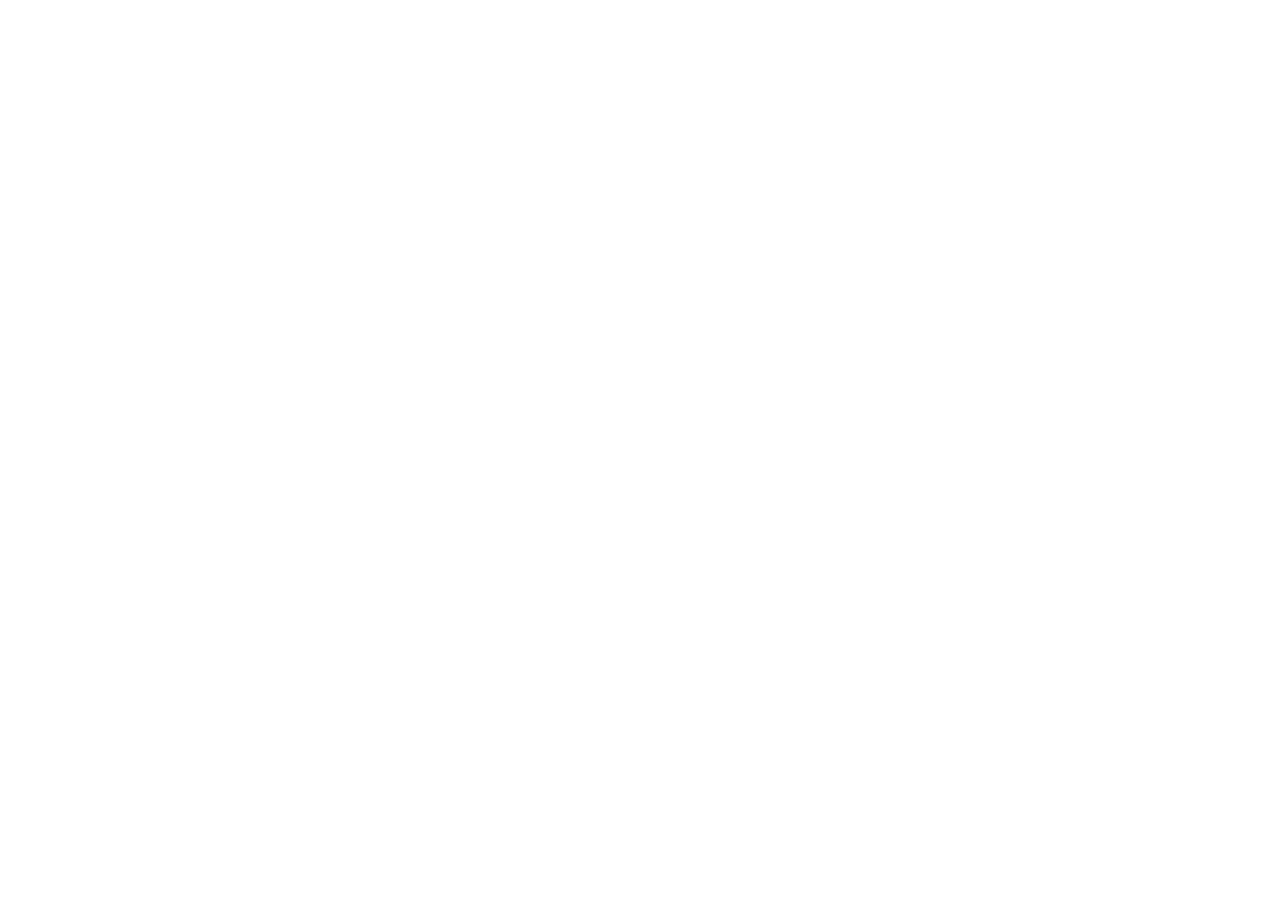
==== arabisch.html @ 391b1f45 "Add files via upload" ====
<!doctype html>
<html>
<head>
  <meta charset="utf-8" />
  <meta name="viewport" content="width=device-width, initial-scale=1.0" />
  <title>Website-Verwaltung – FKFA</title>
  <script src="https://identity.netlify.com/v1/netlify-identity-widget.js"></script>
</head>
<body>
  <script src="https://unpkg.com/decap-cms@^3.0.0/dist/decap-cms.js"></script>
</body>
</html>
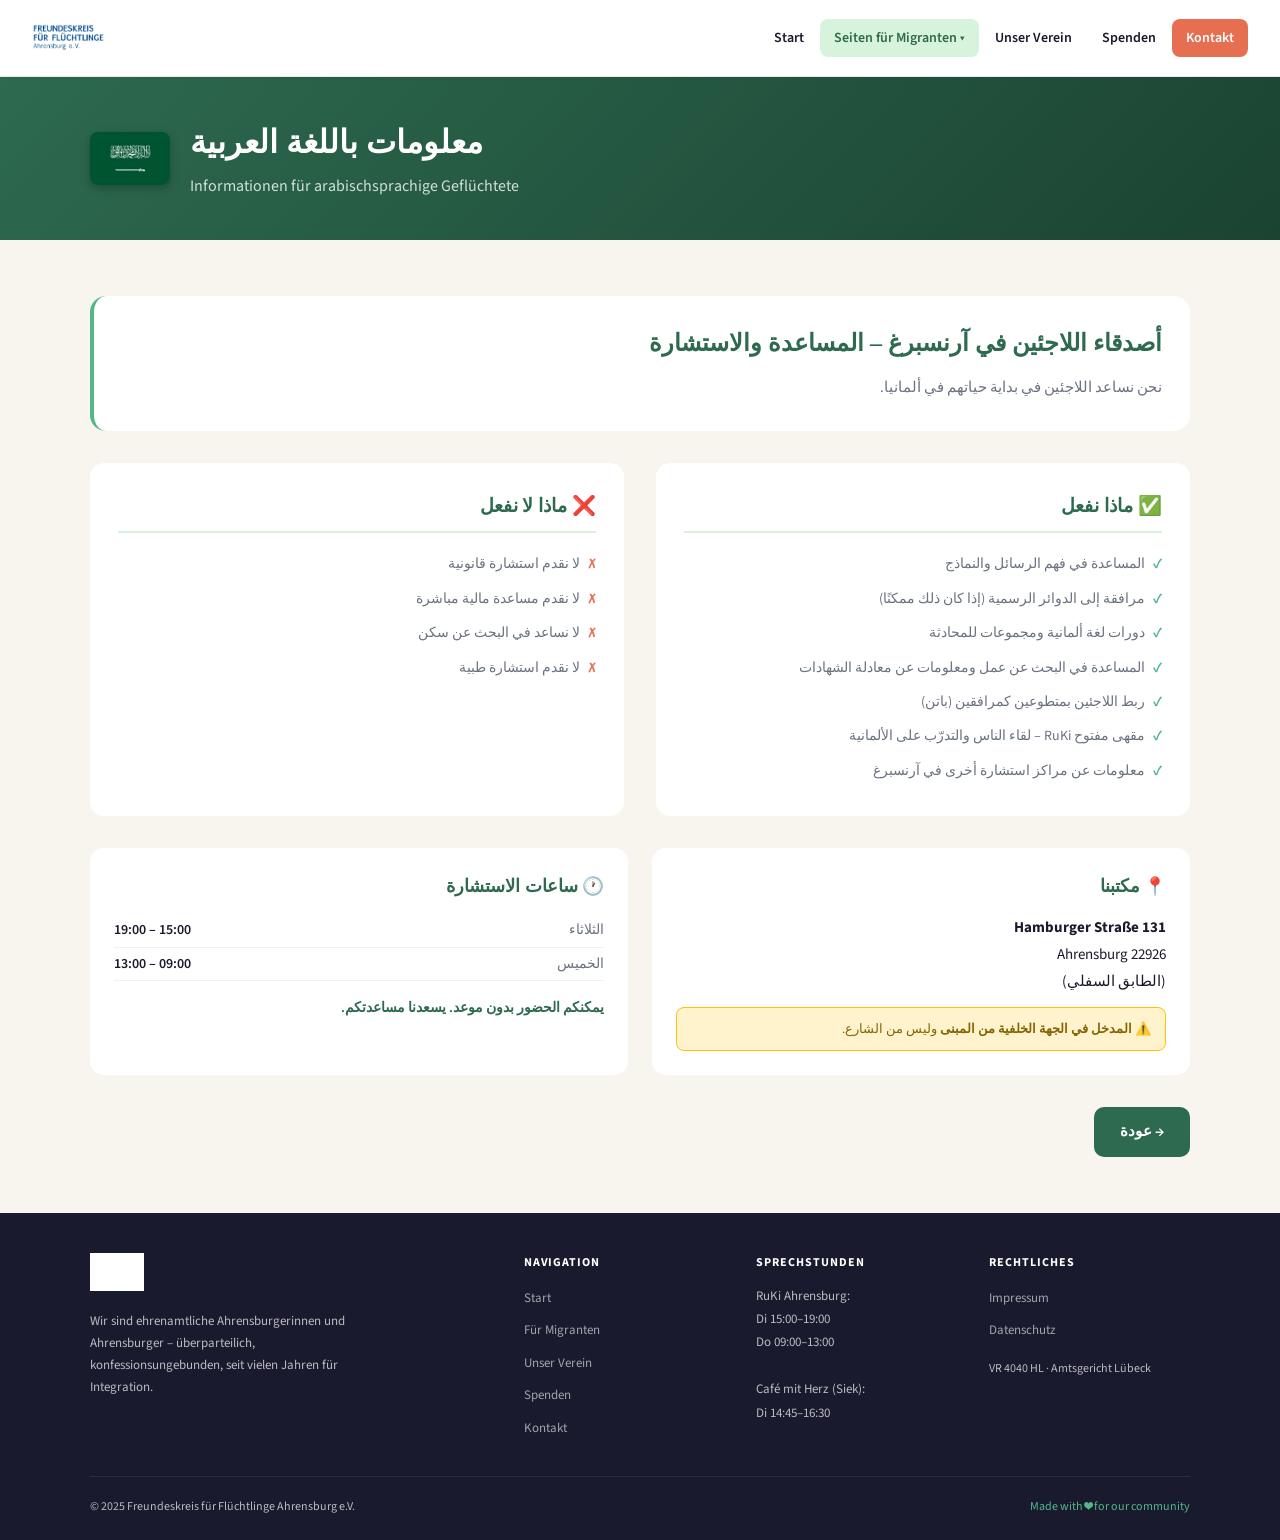
==== commit bbcb318e: "Website neu aufgesetzt" ====
--- a/arabisch.html
+++ b/arabisch.html
@@ -1,12 +1,144 @@
-<!doctype html>
-<html>
+<!DOCTYPE html>
+<html lang="de">
 <head>
-  <meta charset="utf-8" />
-  <meta name="viewport" content="width=device-width, initial-scale=1.0" />
-  <title>Website-Verwaltung – FKFA</title>
-  <script src="https://identity.netlify.com/v1/netlify-identity-widget.js"></script>
+<meta charset="UTF-8">
+<meta name="viewport" content="width=device-width, initial-scale=1.0">
+<title>Arabisch – Freundeskreis für Flüchtlinge Ahrensburg e.V.</title>
+<link rel="stylesheet" href="style.css">
 </head>
 <body>
-  <script src="https://unpkg.com/decap-cms@^3.0.0/dist/decap-cms.js"></script>
+<nav>
+  <a href="index.html" class="nav-logo"><img src="[data-uri]" alt="FKFA Logo"></a>
+  <ul class="nav-links">
+    <li><a href="index.html">Start</a></li>
+    <li>
+      <a href="migranten.html" class="active">Seiten für Migranten ▾</a>
+      <div class="dropdown">
+        <a href="persisch.html">🇮🇷 Persisch (فارسی)</a>
+        <a href="arabisch.html">🇸🇾 Arabisch (العربية)</a>
+        <a href="ukrainisch.html">🇺🇦 Ukrainisch (Укр.)</a>
+      </div>
+    </li>
+    <li><a href="verein.html">Unser Verein</a></li>
+    <li><a href="spenden.html">Spenden</a></li>
+    <li><a href="kontakt.html" class="nav-cta">Kontakt</a></li>
+  </ul>
+  <button class="nav-toggle" id="navToggle" aria-label="Menü">
+    <span></span><span></span><span></span>
+  </button>
+</nav>
+
+<div class="lang-hero">
+  <div class="lang-hero-inner">
+    <img src="[data-uri]" alt="Arabisch Flagge" style="width:80px;height:53px;object-fit:cover;border-radius:8px;box-shadow:0 3px 10px rgba(0,0,0,.25)">
+    <div><h1>معلومات باللغة العربية</h1><p>Informationen für arabischsprachige Geflüchtete</p></div>
+  </div>
+</div>
+<section dir="rtl" style="background:var(--sand);">
+  <div class="container">
+
+    <div style="background:white;border-radius:16px;padding:28px;margin-bottom:32px;border-left:4px solid var(--green-light);">
+      <h2 style="font-family:'Playfair Display',serif;color:var(--green);margin-bottom:12px;">أصدقاء اللاجئين في آرنسبرغ – المساعدة والاستشارة</h2>
+      <p style="color:var(--muted);font-size:15px;line-height:1.9;">نحن نساعد اللاجئين في بداية حياتهم في ألمانيا.</p>
+    </div>
+
+    <div class="info-blocks" style="margin-bottom:32px;">
+      <div class="info-block">
+        <h3>✅ ماذا نفعل</h3>
+        <ul>
+          <li>المساعدة في فهم الرسائل والنماذج</li>
+          <li>مرافقة إلى الدوائر الرسمية (إذا كان ذلك ممكنًا)</li>
+          <li>دورات لغة ألمانية ومجموعات للمحادثة</li>
+          <li>المساعدة في البحث عن عمل ومعلومات عن معادلة الشهادات</li>
+          <li>ربط اللاجئين بمتطوعين كمرافقين (باتن)</li>
+          <li>مقهى مفتوح RuKi – لقاء الناس والتدرّب على الألمانية</li>
+          <li>معلومات عن مراكز استشارة أخرى في آرنسبرغ</li>
+        </ul>
+      </div>
+      <div class="info-block no">
+        <h3>❌ ماذا لا نفعل</h3>
+        <ul>
+          <li>لا نقدم استشارة قانونية</li>
+          <li>لا نقدم مساعدة مالية مباشرة</li>
+          <li>لا نساعد في البحث عن سكن</li>
+          <li>لا نقدم استشارة طبية</li>
+        </ul>
+      </div>
+    </div>
+
+    <div class="buero-grid">
+      <div style="background:white;border-radius:14px;padding:24px;">
+        <h3 style="font-family:'Playfair Display',serif;color:var(--green);margin-bottom:14px;font-size:1.1rem;">📍 مكتبنا</h3>
+        <p style="font-size:15px;margin-bottom:8px;line-height:1.8;"><strong>Hamburger Straße 131</strong><br>22926 Ahrensburg<br>(الطابق السفلي)</p>
+        <div style="background:#fff3cd;border:1px solid #ffc107;border-radius:8px;padding:10px 14px;font-size:13px;color:#856404;margin-top:12px;line-height:1.7;">
+          ⚠️ <strong>المدخل في الجهة الخلفية من المبنى</strong> وليس من الشارع.
+        </div>
+      </div>
+      <div style="background:white;border-radius:14px;padding:24px;">
+        <h3 style="font-family:'Playfair Display',serif;color:var(--green);margin-bottom:14px;font-size:1.1rem;">🕐 ساعات الاستشارة</h3>
+        <div class="hours-row"><span class="day">الثلاثاء</span><span class="time">15:00 – 19:00</span></div>
+        <div class="hours-row"><span class="day">الخميس</span><span class="time">09:00 – 13:00</span></div>
+        <p style="margin-top:16px;font-size:14px;color:var(--green);font-weight:600;line-height:1.7;">يمكنكم الحضور بدون موعد. يسعدنا مساعدتكم.</p>
+      </div>
+    </div>
+
+    <div style="margin-top:8px;text-align:right;">
+      <a href="migranten.html" class="btn-green">→ عودة</a>
+    </div>
+
+  </div>
+</section>
+
+<footer>
+  <div class="footer-grid">
+    <div class="footer-brand">
+      <div class="footer-logo"><img src="[data-uri]" alt="FKFA"></div>
+      <p>Wir sind ehrenamtliche Ahrensburgerinnen und Ahrensburger – überparteilich, konfessionsungebunden, seit vielen Jahren für Integration.</p>
+    </div>
+    <div>
+      <h4>Navigation</h4>
+      <ul>
+        <li><a href="index.html">Start</a></li>
+        <li><a href="migranten.html">Für Migranten</a></li>
+        <li><a href="verein.html">Unser Verein</a></li>
+        <li><a href="spenden.html">Spenden</a></li>
+        <li><a href="kontakt.html">Kontakt</a></li>
+      </ul>
+    </div>
+    <div class="footer-sprechstunden">
+      <h4>Sprechstunden</h4>
+      <p>RuKi Ahrensburg:<br>Di 15:00–19:00<br>Do 09:00–13:00<br><br>Café mit Herz (Siek):<br>Di 14:45–16:30</p>
+    </div>
+    <div>
+      <h4>Rechtliches</h4>
+      <ul>
+        <li><a href="impressum.html">Impressum</a></li>
+        <li><a href="datenschutz.html">Datenschutz</a></li>
+      </ul>
+      <div style="margin-top:16px;font-size:12px;">VR 4040 HL · Amtsgericht Lübeck</div>
+    </div>
+  </div>
+  <div class="footer-bottom">
+    <span>© 2025 Freundeskreis für Flüchtlinge Ahrensburg e.V.</span>
+    <span style="color:var(--green-light)">Made with ❤ for our community</span>
+  </div>
+</footer>
+<script>
+const toggle = document.getElementById('navToggle');
+const links  = document.querySelector('.nav-links');
+toggle.addEventListener('click', () => {
+  toggle.classList.toggle('open');
+  links.classList.toggle('open');
+});
+document.querySelectorAll('.nav-links > li > a').forEach(a => {
+  a.addEventListener('click', function(e) {
+    const li = this.parentElement;
+    if (li.querySelector('.dropdown') && window.innerWidth <= 900) {
+      e.preventDefault();
+      li.classList.toggle('open');
+    }
+  });
+});
+</script>
 </body>
-</html>
+</html>
--- a/style.css
+++ b/style.css
@@ -0,0 +1,254 @@
+@import url('https://fonts.googleapis.com/css2?family=Playfair+Display:wght@400;700&family=Source+Sans+3:wght@300;400;600&display=swap');
+
+:root {
+  --green: #2d6a4f;
+  --green-light: #52b788;
+  --green-pale: #d8f3dc;
+  --sand: #f8f4ee;
+  --warm: #e76f51;
+  --text: #1a1a2e;
+  --muted: #6b7280;
+  --white: #ffffff;
+}
+* { margin:0; padding:0; box-sizing:border-box; }
+body { font-family:'Source Sans 3',sans-serif; background:var(--sand); color:var(--text); line-height:1.6; }
+
+/* NAV */
+nav { background:white; padding:0 32px; display:flex; align-items:center; justify-content:space-between; border-bottom:1px solid rgba(0,0,0,0.08); box-shadow:0 1px 4px rgba(0,0,0,0.06); position:sticky; top:0; z-index:200; }
+.nav-logo { padding:12px 0; text-decoration:none; display:flex; align-items:center; }
+.nav-logo img { height:52px; width:auto; }
+.nav-links { display:flex; gap:2px; list-style:none; align-items:center; }
+.nav-links > li { position:relative; }
+.nav-links > li > a { padding:8px 14px; text-decoration:none; color:var(--text); font-size:14px; font-weight:600; border-radius:8px; transition:all .2s; display:block; white-space:nowrap; }
+.nav-links > li > a:hover, .nav-links > li > a.active { background:var(--green-pale); color:var(--green); }
+.nav-links .dropdown { display:none; position:absolute; top:100%; left:0; background:white; border-radius:10px; box-shadow:0 8px 24px rgba(0,0,0,0.12); min-width:190px; padding:8px; z-index:300; }
+.nav-links > li:hover .dropdown { display:block; }
+.dropdown a { display:flex; align-items:center; gap:8px; padding:8px 12px; text-decoration:none; color:var(--text); font-size:14px; border-radius:8px; transition:background .15s; }
+.dropdown a:hover { background:var(--green-pale); color:var(--green); }
+.nav-cta { background:var(--warm)!important; color:white!important; border-radius:8px; }
+.nav-cta:hover { background:#c85a3e!important; color:white!important; }
+
+/* HERO */
+.hero { background:linear-gradient(135deg,var(--green) 0%,#1b4332 60%,#081c15 100%); padding:64px 32px; position:relative; overflow:hidden; }
+.hero::before { content:''; position:absolute; inset:0; background:url("data:image/svg+xml,%3Csvg width='60' height='60' viewBox='0 0 60 60' xmlns='http://www.w3.org/2000/svg'%3E%3Cg fill='%23ffffff' fill-opacity='0.03'%3E%3Ccircle cx='30' cy='30' r='20'/%3E%3C/g%3E%3C/svg%3E"); }
+.hero-inner { max-width:1100px; margin:0 auto; position:relative; }
+.hero h1 { font-family:'Playfair Display',serif; font-size:clamp(2rem,4vw,3rem); color:white; margin-bottom:16px; line-height:1.15; }
+.hero h1 span { color:var(--green-light); }
+.hero p { color:rgba(255,255,255,.8); font-size:1.05rem; max-width:620px; margin-bottom:28px; font-weight:300; }
+.hero-sm { padding:40px 32px; }
+
+/* LANG FLAGS */
+.lang-flags { display:flex; gap:12px; flex-wrap:wrap; margin-top:8px; }
+.lang-flag-card { background:rgba(255,255,255,.1); border:1px solid rgba(255,255,255,.2); border-radius:14px; padding:14px 18px; text-decoration:none; display:flex; flex-direction:column; align-items:center; gap:8px; transition:all .2s; flex:1; min-width:100px; max-width:160px; }
+.lang-flag-card:hover { background:rgba(255,255,255,.2); transform:translateY(-2px); }
+.lang-flag-card .flag { font-size:28px; }
+.lang-flag-card .flag img { width:48px; height:32px; object-fit:cover; border-radius:4px; box-shadow:0 2px 6px rgba(0,0,0,0.25); display:block; }
+.lang-flag-card .lang-name { color:white; font-size:13px; font-weight:600; }
+.lang-flag-card .lang-native { color:rgba(255,255,255,.7); font-size:11px; }
+
+/* LAYOUT */
+.container { max-width:1100px; margin:0 auto; }
+section { padding:56px 32px; }
+.section-header { text-align:center; margin-bottom:40px; }
+.section-label { display:inline-block; background:var(--green-pale); color:var(--green); padding:4px 14px; border-radius:20px; font-size:12px; font-weight:700; letter-spacing:.08em; text-transform:uppercase; margin-bottom:10px; }
+.section-header h2 { font-family:'Playfair Display',serif; font-size:clamp(1.6rem,3vw,2.2rem); margin-bottom:10px; }
+.section-header p { color:var(--muted); max-width:580px; margin:0 auto; }
+
+/* NEWS */
+.news-grid { display:grid; grid-template-columns:repeat(auto-fit,minmax(300px,1fr)); gap:24px; }
+.news-card { background:white; border-radius:16px; overflow:hidden; box-shadow:0 2px 8px rgba(0,0,0,.05); border:1px solid rgba(0,0,0,.04); transition:all .2s; }
+.news-card:hover { transform:translateY(-3px); box-shadow:0 8px 24px rgba(0,0,0,.1); }
+.news-card-img { height:160px; background:linear-gradient(135deg,var(--green-pale),var(--green-light)); display:flex; align-items:center; justify-content:center; font-size:48px; }
+.news-card-body { padding:20px; }
+.news-date { font-size:11px; color:var(--muted); text-transform:uppercase; letter-spacing:.07em; font-weight:600; margin-bottom:6px; }
+.news-card h3 { font-family:'Playfair Display',serif; font-size:1.1rem; margin-bottom:8px; }
+.news-card p { font-size:14px; color:var(--muted); }
+.news-card a.readmore { display:inline-block; margin-top:12px; font-size:13px; font-weight:600; color:var(--green); text-decoration:none; }
+
+/* DONATE BANNER */
+.donate-banner { background:linear-gradient(135deg,var(--warm),#9b2335); padding:48px 32px; text-align:center; color:white; }
+.donate-banner h2 { font-family:'Playfair Display',serif; font-size:clamp(1.5rem,3vw,2.2rem); margin-bottom:10px; }
+.donate-banner p { opacity:.9; max-width:520px; margin:0 auto 20px; font-weight:300; }
+.iban-box { display:inline-block; background:rgba(255,255,255,.15); border:1px solid rgba(255,255,255,.3); border-radius:10px; padding:12px 24px; font-family:monospace; font-size:1rem; margin-bottom:24px; }
+
+/* VEREIN INTRO */
+.verein-intro { display:grid; grid-template-columns:1fr 1fr; gap:48px; align-items:center; margin-bottom:56px; }
+.verein-intro-text h2 { font-family:'Playfair Display',serif; font-size:1.8rem; color:var(--green); margin-bottom:16px; }
+.verein-intro-text p { color:var(--muted); margin-bottom:12px; line-height:1.7; }
+.verein-img-placeholder { background:linear-gradient(135deg,var(--green-pale),var(--green-light)); border-radius:16px; height:260px; display:flex; align-items:center; justify-content:center; font-size:64px; }
+
+/* VORSTAND */
+.vorstand-grid { display:grid; grid-template-columns:repeat(4,1fr); gap:20px; margin-bottom:48px; }
+.vorstand-card { text-align:center; background:var(--sand); border-radius:14px; padding:20px 16px; }
+.vorstand-avatar { width:84px; height:84px; border-radius:50%; background:linear-gradient(135deg,var(--green-light),var(--green)); display:flex; align-items:center; justify-content:center; font-size:28px; margin:0 auto 14px; color:white; font-weight:700; font-family:'Playfair Display',serif; overflow:hidden; }
+.vorstand-avatar img { width:100%; height:100%; object-fit:cover; object-position:center top; }
+.vorstand-card h3 { font-size:14px; font-weight:700; margin-bottom:4px; }
+.vorstand-card .role { font-size:12px; color:var(--muted); margin-bottom:6px; }
+.vorstand-card a { font-size:12px; color:var(--green); text-decoration:none; }
+.vorstand-card a:hover { text-decoration:underline; }
+
+/* ANGEBOTE */
+.angebote-grid { display:grid; grid-template-columns:repeat(2,1fr); gap:24px; }
+.angebot-card { background:var(--sand); border-radius:14px; padding:24px; display:flex; gap:16px; align-items:flex-start; }
+.angebot-icon { width:48px; height:48px; background:var(--green-pale); border-radius:12px; display:flex; align-items:center; justify-content:center; font-size:22px; flex-shrink:0; }
+.angebot-card h3 { font-size:16px; font-weight:700; margin-bottom:6px; color:var(--green); }
+.angebot-card p { font-size:14px; color:var(--muted); line-height:1.6; }
+
+/* MIGRANTEN */
+.migrant-lang-grid { display:grid; grid-template-columns:repeat(3,1fr); gap:24px; margin-bottom:40px; }
+.migrant-lang-card { background:white; border-radius:16px; padding:28px; text-align:center; border:2px solid var(--green-pale); transition:all .2s; text-decoration:none; display:block; }
+.migrant-lang-card:hover { border-color:var(--green-light); transform:translateY(-3px); box-shadow:0 8px 24px rgba(0,0,0,.1); }
+.migrant-lang-card .flag { font-size:48px; margin-bottom:12px; display:block; }
+.migrant-lang-card h3 { font-family:'Playfair Display',serif; font-size:1.2rem; margin-bottom:4px; color:var(--text); }
+.migrant-lang-card .native { font-size:13px; color:var(--muted); }
+.info-blocks { display:grid; grid-template-columns:1fr 1fr; gap:32px; margin-bottom:40px; }
+.info-block { background:white; border-radius:14px; padding:28px; }
+.info-block h3 { font-family:'Playfair Display',serif; font-size:1.2rem; color:var(--green); margin-bottom:14px; padding-bottom:10px; border-bottom:2px solid var(--green-pale); }
+.info-block ul { list-style:none; }
+.info-block ul li { padding:6px 0; font-size:14px; color:var(--muted); display:flex; gap:8px; }
+.info-block ul li::before { content:'✓'; color:var(--green-light); font-weight:700; flex-shrink:0; }
+.info-block.no ul li::before { content:'✗'; color:var(--warm); }
+.links-table { width:100%; background:white; border-radius:14px; overflow:hidden; border:1px solid var(--green-pale); border-collapse:collapse; }
+.links-table th { background:var(--green); color:white; padding:12px 16px; text-align:left; font-size:13px; }
+.links-table td { padding:10px 16px; border-bottom:1px solid var(--green-pale); font-size:14px; }
+.links-table tr:last-child td { border-bottom:none; }
+.links-table a { color:var(--green); text-decoration:none; font-weight:600; }
+
+/* LANG PAGE */
+.lang-hero { background:linear-gradient(135deg,var(--green),#1b4332); padding:40px 32px; }
+.lang-hero-inner { max-width:1100px; margin:0 auto; display:flex; align-items:center; gap:20px; }
+.lang-hero .flag-big { font-size:56px; }
+.lang-hero h1 { color:white; font-family:'Playfair Display',serif; font-size:2rem; }
+.lang-hero p { color:rgba(255,255,255,.8); font-size:1rem; margin-top:6px; }
+.hours-block { background:var(--sand); border-radius:10px; padding:18px; margin-bottom:14px; }
+.hours-block h3 { font-size:13px; font-weight:700; color:var(--green); margin-bottom:10px; text-transform:uppercase; letter-spacing:.05em; }
+.hours-row { display:flex; justify-content:space-between; padding:5px 0; border-bottom:1px solid rgba(0,0,0,.06); font-size:14px; }
+.hours-row:last-child { border-bottom:none; }
+.hours-row .day { color:var(--muted); }
+.hours-row .time { font-weight:600; }
+
+/* SPENDEN */
+.spenden-grid { display:grid; grid-template-columns:1fr 1fr; gap:48px; align-items:start; }
+.spenden-info h3 { font-family:'Playfair Display',serif; font-size:1.5rem; color:var(--green); margin-bottom:20px; }
+.bank-box { background:var(--green-pale); border-radius:14px; padding:20px; margin-bottom:14px; }
+.bank-box .label { font-size:11px; font-weight:700; text-transform:uppercase; color:var(--green); letter-spacing:.06em; margin-bottom:5px; }
+.bank-box .value { font-size:15px; font-weight:600; font-family:monospace; }
+.use-cases { display:flex; flex-direction:column; gap:12px; }
+.use-case { display:flex; gap:14px; align-items:flex-start; background:var(--sand); border-radius:10px; padding:14px; }
+.use-case .icon { font-size:22px; }
+.use-case p { font-size:14px; color:var(--muted); }
+.use-case strong { display:block; font-size:14px; color:var(--text); margin-bottom:2px; }
+
+/* KONTAKT */
+.contact-grid { display:grid; grid-template-columns:1fr 1fr; gap:48px; }
+.contact-info h3 { font-family:'Playfair Display',serif; font-size:1.5rem; color:var(--green); margin-bottom:20px; }
+.contact-detail { display:flex; gap:14px; margin-bottom:18px; align-items:flex-start; }
+.contact-detail .icon { width:40px; height:40px; background:var(--green-pale); border-radius:10px; display:flex; align-items:center; justify-content:center; font-size:18px; flex-shrink:0; }
+.contact-detail .text strong { display:block; font-size:14px; font-weight:600; margin-bottom:2px; }
+.contact-detail .text span { font-size:14px; color:var(--muted); }
+.contact-form { background:white; border-radius:16px; padding:32px; }
+.contact-form h3 { font-family:'Playfair Display',serif; font-size:1.4rem; margin-bottom:20px; }
+.form-group { margin-bottom:14px; }
+.form-group label { display:block; font-size:13px; font-weight:600; margin-bottom:5px; }
+.form-group input,.form-group textarea,.form-group select { width:100%; padding:11px 14px; border:1.5px solid rgba(0,0,0,.1); border-radius:10px; font-family:'Source Sans 3',sans-serif; font-size:14px; outline:none; transition:border-color .2s; background:white; }
+.form-group input:focus,.form-group textarea:focus,.form-group select:focus { border-color:var(--green-light); }
+.form-group textarea { resize:vertical; min-height:90px; }
+
+/* BUTTONS */
+.btn-primary { background:var(--warm); color:white; padding:13px 26px; border-radius:10px; text-decoration:none; font-weight:600; font-size:15px; border:none; cursor:pointer; display:inline-block; transition:all .2s; }
+.btn-primary:hover { background:#c85a3e; transform:translateY(-1px); }
+.btn-secondary { background:rgba(255,255,255,.12); color:white; padding:13px 26px; border-radius:10px; text-decoration:none; font-weight:600; font-size:15px; border:1px solid rgba(255,255,255,.25); display:inline-block; transition:all .2s; }
+.btn-secondary:hover { background:rgba(255,255,255,.2); }
+.btn-green { background:var(--green); color:white; padding:13px 26px; border-radius:10px; text-decoration:none; font-weight:600; font-size:15px; border:none; cursor:pointer; display:inline-block; transition:all .2s; }
+.btn-green:hover { background:#1b4332; }
+
+/* FOOTER */
+footer { background:var(--text); color:rgba(255,255,255,.7); padding:40px 32px 24px; }
+.footer-grid { max-width:1100px; margin:0 auto; display:grid; grid-template-columns:2fr 1fr 1fr 1fr; gap:32px; padding-bottom:28px; border-bottom:1px solid rgba(255,255,255,.08); margin-bottom:20px; }
+.footer-logo img { height:38px; filter:brightness(0) invert(1); margin-bottom:10px; }
+.footer-brand p { font-size:13px; line-height:1.7; max-width:280px; }
+footer h4 { color:white; font-size:12px; text-transform:uppercase; letter-spacing:.08em; margin-bottom:12px; }
+footer ul { list-style:none; }
+footer ul li { margin-bottom:7px; }
+footer ul a { color:rgba(255,255,255,.6); text-decoration:none; font-size:13px; transition:color .2s; }
+footer ul a:hover { color:var(--green-light); }
+.footer-bottom { max-width:1100px; margin:0 auto; display:flex; justify-content:space-between; font-size:12px; }
+.footer-sprechstunden p { font-size:13px; line-height:1.8; }
+
+/* ── HAMBURGER MENU ── */
+.nav-toggle { display:none; background:none; border:none; cursor:pointer; padding:8px; flex-direction:column; gap:5px; }
+.nav-toggle span { display:block; width:24px; height:2px; background:var(--text); border-radius:2px; transition:all .3s; }
+.nav-toggle.open span:nth-child(1) { transform:translateY(7px) rotate(45deg); }
+.nav-toggle.open span:nth-child(2) { opacity:0; }
+.nav-toggle.open span:nth-child(3) { transform:translateY(-7px) rotate(-45deg); }
+
+/* ── RESPONSIVE ── */
+@media (max-width: 900px) {
+  /* NAV */
+  .nav-toggle { display:flex; }
+  .nav-links { display:none; position:absolute; top:100%; left:0; right:0; background:white; flex-direction:column; padding:12px; box-shadow:0 8px 24px rgba(0,0,0,.12); gap:2px; border-top:1px solid rgba(0,0,0,.06); }
+  .nav-links.open { display:flex; }
+  .nav-links > li > a { padding:10px 14px; border-radius:8px; }
+  .nav-links .dropdown { display:none; position:static; box-shadow:none; padding:4px 0 4px 16px; }
+  .nav-links > li.open .dropdown { display:block; }
+
+  /* LAYOUT */
+  section { padding:40px 20px; }
+  .hero { padding:48px 20px; }
+  .hero.hero-sm { padding:32px 20px; }
+
+  /* GRIDS → 1 column */
+  .verein-intro { grid-template-columns:1fr; gap:28px; }
+  .verein-img-placeholder { height:180px; }
+  .vorstand-grid { grid-template-columns:repeat(2,1fr); gap:14px; }
+  .angebote-grid { grid-template-columns:1fr; }
+  .migrant-lang-grid { grid-template-columns:1fr; }
+  .info-blocks { grid-template-columns:1fr; gap:16px; }
+  .spenden-grid { grid-template-columns:1fr; gap:32px; }
+  .contact-grid { grid-template-columns:1fr; gap:28px; }
+  .news-grid { grid-template-columns:1fr; }
+  .footer-grid { grid-template-columns:1fr 1fr; gap:24px; }
+}
+
+@media (max-width: 600px) {
+  /* HERO */
+  .hero h1 { font-size:1.7rem; }
+  .hero p { font-size:0.95rem; }
+  .hero > .hero-inner > div[style] { flex-direction:column; gap:10px; }
+
+  /* LANG FLAGS: alle 3 nebeneinander */
+  .lang-flags { gap:8px; }
+  .lang-flag-card { padding:10px 12px; min-width:80px; max-width:none; flex:1; }
+  .lang-flag-card .flag img { width:36px; height:24px; }
+  .lang-flag-card .lang-name { font-size:11px; }
+  .lang-flag-card .lang-native { display:none; }
+
+  /* VORSTAND: 2 Spalten bleiben */
+  .vorstand-grid { grid-template-columns:repeat(2,1fr); }
+
+  /* FOOTER */
+  .footer-grid { grid-template-columns:1fr; }
+  .footer-bottom { flex-direction:column; gap:6px; text-align:center; }
+
+  /* MIGRATE LANG PAGES */
+  .lang-hero-inner { flex-direction:column; gap:12px; }
+  .lang-hero .flag-big { font-size:40px; }
+}
+
+/* ── CAROUSEL ── */
+.carousel-wrapper { position:relative; display:flex; align-items:center; gap:12px; }
+.carousel-track-outer { overflow:hidden; width:100%; }
+.carousel-track { display:flex; gap:16px; transition:transform .4s cubic-bezier(.4,0,.2,1); will-change:transform; }
+.carousel-item { flex-shrink:0; }
+.carousel-btn { flex-shrink:0; width:44px; height:44px; border-radius:50%; border:2px solid var(--green-light); background:white; color:var(--green); font-size:20px; cursor:pointer; display:flex; align-items:center; justify-content:center; transition:all .2s; box-shadow:0 2px 8px rgba(0,0,0,.08); }
+.carousel-btn:hover:not(:disabled) { background:var(--green); color:white; border-color:var(--green); }
+.carousel-btn:disabled { opacity:.3; cursor:default; }
+.carousel-dots { display:flex; justify-content:center; gap:8px; margin-top:20px; }
+.carousel-dot { width:10px; height:10px; border-radius:50%; border:none; background:rgba(0,0,0,.15); cursor:pointer; padding:0; transition:all .2s; }
+.carousel-dot.active { background:var(--green); transform:scale(1.2); }
+
+/* ── BÜRO/SPRECHZEITEN GRID ── */
+.buero-grid { display:grid; grid-template-columns:1fr 1fr; gap:24px; margin-bottom:32px; }
+@media (max-width: 600px) {
+  .buero-grid { grid-template-columns:1fr; }
+}
